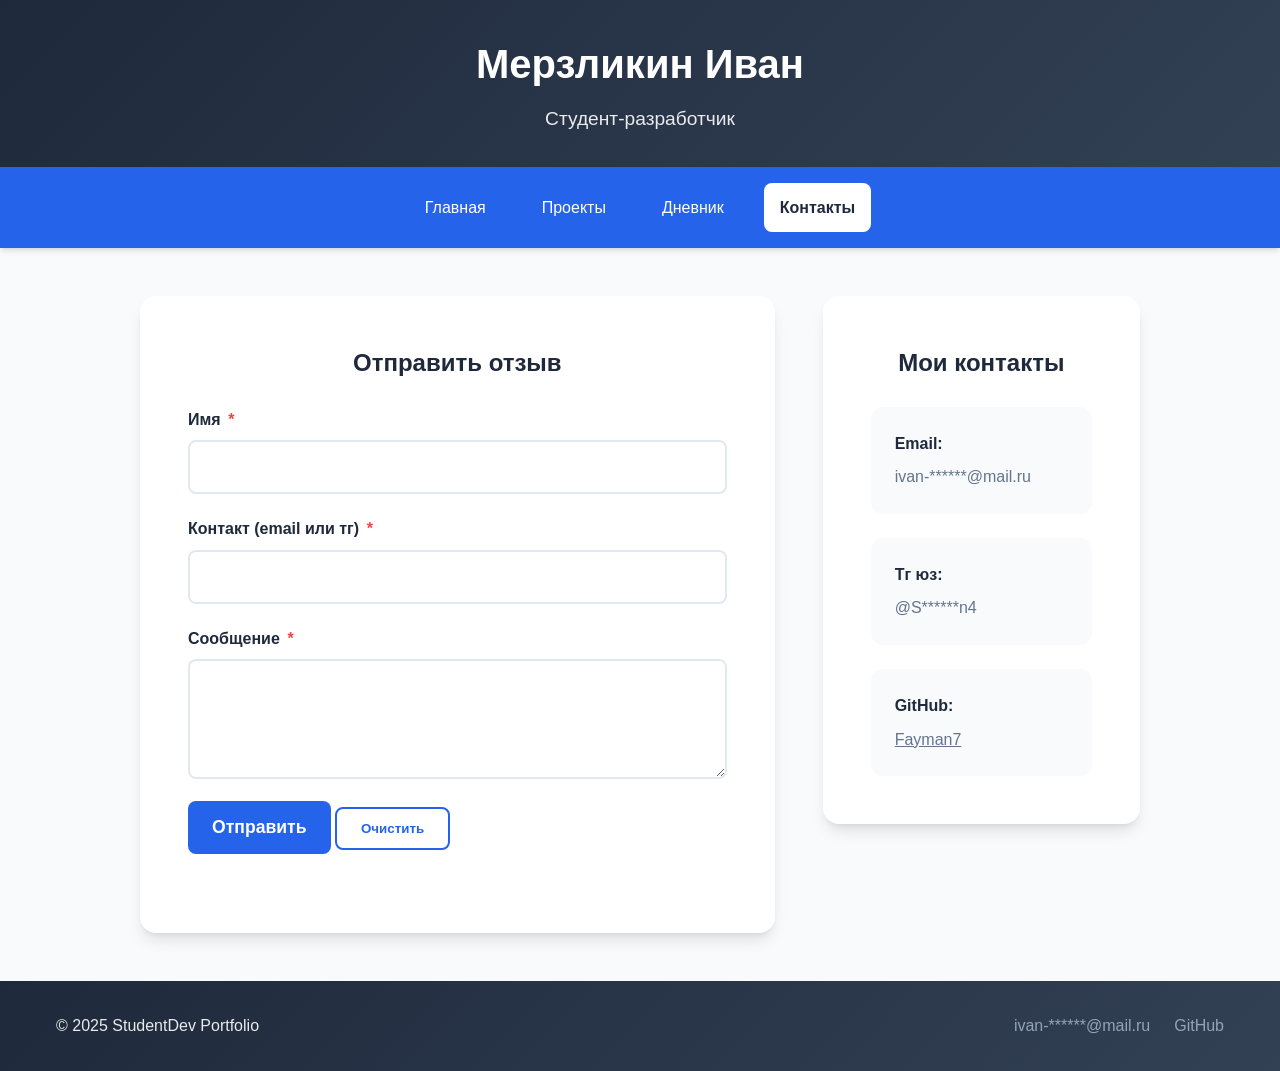
==== pages/contacts.html @ 84746c80 "feat: 3kr" ====
<!DOCTYPE html>
<html lang="ru">
<head>
    <meta charset="UTF-8">
    <meta name="viewport" content="width=device-width, initial-scale=1.0">
    <meta name="description" content="Личный сайт студента-разработчика - контакты">
    <title>Проекты - StudentDev Portfolio</title>
    <link rel="stylesheet" href="../styles/styles.css">
</head>
<body>
    <div class="page">
        <!-- Header -->
        <header class="header">
            <div class="container">
                <div class="header__content">
                    <h1 class="header__title">Мерзликин Иван</h1>
                    <p class="header__subtitle">Студент-разработчик</p>
                </div>
            </div>
        </header>

        <!-- Navigation -->
        <nav class="nav" aria-label="Основная навигация">
            <div class="container">
                <ul class="nav__list">
                    <li class="nav__item">
                        <a href="../index.html" class="nav__link">Главная</a>
                    </li>
                    <li class="nav__item">
                        <a href="projects.html" class="nav__link">Проекты</a>
                    </li>
                    <li class="nav__item">
                        <a href="diary.html" class="nav__link">Дневник</a>
                    </li>
                    <li class="nav__item nav__item--active">
                        <a href="contacts.html" class="nav__link" aria-current="page">Контакты</a>
                    </li>
                </ul>
            </div>
        </nav>

        <!-- Main Content -->
        <main class="main">
            <div class="container">
                <div class="contacts__content">
                    <div class="contact-form" aria-labelledby="contactFormTitle">
                        <h2 id="contactFormTitle" class="contact-form__title">Отправить отзыв</h2>

                        <form id="contactForm" class="form" novalidate>
                            <fieldset>
                                <legend class="visually-hidden">Форма обратной связи</legend>

                                <div class="form-group">
                                    <label for="name" class="form-label">Имя <span aria-hidden="true" class="required-mark">*</span></label>
                                    <input id="name" name="name" type="text" class="form__input" required aria-required="true" aria-describedby="nameError">
                                    <span id="nameError" class="form-error" role="alert" aria-live="assertive"></span>
                                </div>

                                <div class="form-group">
                                    <label for="contact" class="form-label">Контакт (email или тг) <span aria-hidden="true" class="required-mark">*</span></label>
                                    <input id="contact" name="contact" type="text" class="form__input" required aria-required="true" aria-describedby="contactError">
                                    <span id="contactError" class="form-error" role="alert" aria-live="assertive"></span>
                                </div>

                                <div class="form-group">
                                    <label for="message" class="form-label">Сообщение <span aria-hidden="true" class="required-mark">*</span></label>
                                    <textarea id="message" name="message" class="form__textarea" required aria-required="true" aria-describedby="messageError"></textarea>
                                    <span id="messageError" class="form-error" role="alert" aria-live="assertive"></span>
                                </div>

                                <div class="form-actions">
                                    <button type="submit" class="button form__button button--primary">Отправить</button>
                                    <button type="button" id="contactReset" class="button button--outline">Очистить</button>
                                </div>
                            </fieldset>
                        </form>

                        <p id="formStatus" class="form-status" aria-live="polite"></p>
                    </div>
                    <div class="contact-info">
                        <h2 class="contact-info__title">Мои контакты</h2>
                        <div class="contact-info__items">
                            <div class="contact-item">
                                <div class="contact-item__content">
                                    <p class="contact-item__title">Email: <p class="contact-item__value">ivan-******@mail.ru</p></p>
                                </div>
                            </div>
                            <div class="contact-item">
                                <div class="contact-item__content">
                                    <p class="contact-item__title">Тг юз: <p class="contact-item__value">@S******n4</p></p>
                                </div>
                            </div>
                            <div class="contact-item">
                                <div class="contact-item__content">
                                    <p class="contact-item__title">GitHub: </p>
                                    <a href="https://github.com/Fayman7/Frontend-And-Backend-Development-KR2/tree/dev" class="contact-item__value">Fayman7</a>
                                </div>
                            </div>
                        </div>
                    </div>
                </div>
            </div>
        </main>

        <!-- Footer -->
        <footer class="footer">
            <div class="container">
                <div class="footer__content">
                    <p class="footer__copyright">&copy; 2025 StudentDev Portfolio</p>
                    <div class="footer__links">
                        <a href="mailto:student@edu.ru" class="footer__link">ivan-******@mail.ru</a>
                        <a href="https://github.com/Fayman7/Frontend-And-Backend-Development-KR2/tree/dev" class="footer__link">GitHub</a>
                    </div>
                </div>
            </div>
        </footer>
    </div>
    <script>
        (function(){
        const form = document.getElementById('contactForm');
        const status = document.getElementById('formStatus');
        const resetBtn = document.getElementById('contactReset');

        function setError(input, message) {
            const err = document.getElementById(input.getAttribute('aria-describedby'));
            input.setAttribute('aria-invalid', 'true');
            if (err) err.textContent = message;
        }
        function clearError(input) {
            const err = document.getElementById(input.getAttribute('aria-describedby'));
            input.removeAttribute('aria-invalid');
            if (err) err.textContent = '';
        }

        function validate() {
            const name = form.elements['name'];
            const contact = form.elements['contact'];
            const message = form.elements['message'];
            let valid = true;
            // очистка
            [name, contact, message].forEach(clearError);

            if (!name.value.trim()) { setError(name, 'Введите имя'); valid = false; }
            if (!contact.value.trim()) { setError(contact, 'Укажите контакт'); valid = false; }
            if (!message.value.trim()) { setError(message, 'Напишите сообщение'); valid = false; }

            return { valid, firstInvalid: valid ? null : [name, contact, message].find(i => i.hasAttribute('aria-invalid')) };
        }

        form.addEventListener('submit', function(e){
            e.preventDefault();
            const result = validate();
            if (!result.valid) {
            result.firstInvalid.focus();
            status.textContent = 'Пожалуйста, исправьте ошибки в форме.';
            return;
            }
            // Успешная отправка (здесь можно сделать fetch). Для демонстрации — показать сообщение и сбросить форму.
            status.textContent = 'Спасибо! Ваше сообщение отправлено.';
            form.reset();
            [ ...form.elements ].forEach(el => { if (el.getAttribute && el.getAttribute('aria-invalid')) el.removeAttribute('aria-invalid'); });
        });

        resetBtn.addEventListener('click', () => {
            form.reset();
            status.textContent = '';
            [ ...form.elements ].forEach(el => { if (el.getAttribute && el.getAttribute('aria-invalid')) el.removeAttribute('aria-invalid'); const err = document.getElementById(el.getAttribute && el.getAttribute('aria-describedby')); if (err) err.textContent = ''; });
        });
        })();
    </script>
</body>
</html>
---- styles/styles.css ----
/* CSS Variables */
:root {
    /* Colors */
    --primary-color: #2563eb;
    --primary-dark: #1d4ed8;
    --primary-light: #3b82f6;
    --secondary-color: #64748b;
    --accent-color: #f59e0b;
    --success-color: #10b981;
    --warning-color: #f59e0b;
    --error-color: #ef4444;
    
    /* Text Colors */
    --text-primary: #1e293b;
    --text-secondary: #64748b;
    --text-light: #94a3b8;
    --text-white: #ffffff;
    
    /* Background Colors */
    --bg-body: #f8fafc;
    --bg-card: #ffffff;
    --bg-header: #1e293b;
    --bg-footer: #1e293b;
    
    /* Gradients */
    --gradient-primary: linear-gradient(135deg, var(--primary-color), var(--primary-dark));
    --gradient-dark: linear-gradient(135deg, var(--bg-header), #334155);
    
    /* Shadows */
    --shadow-sm: 0 1px 2px 0 rgb(0 0 0 / 0.05);
    --shadow-md: 0 4px 6px -1px rgb(0 0 0 / 0.1), 0 2px 4px -2px rgb(0 0 0 / 0.1);
    --shadow-lg: 0 10px 15px -3px rgb(0 0 0 / 0.1), 0 4px 6px -4px rgb(0 0 0 / 0.1);
    
    /* Border Radius */
    --radius-sm: 0.375rem;
    --radius-md: 0.5rem;
    --radius-lg: 0.75rem;
    --radius-xl: 1rem;
    
    /* Spacing */
    --space-xs: 0.5rem;
    --space-sm: 0.75rem;
    --space-md: 1rem;
    --space-lg: 1.5rem;
    --space-xl: 2rem;
    --space-2xl: 3rem;
    
    /* Transitions */
    --transition: all 0.3s ease;
}

/* Reset and Base Styles */
* {
    margin: 0;
    padding: 0;
    box-sizing: border-box;
}

body {
    font-family: 'Inter', -apple-system, BlinkMacSystemFont, sans-serif;
    line-height: 1.6;
    color: var(--text-primary);
    background-color: var(--bg-body);
}

fieldset {
    border: none;
    padding: 0;
    margin: 0;
}

.container {
    max-width: 1200px;
    margin: 0 auto;
    padding: 0 var(--space-md);
}

.responsive-image {
    width: 100%;
    height: auto;
    display: block;
    border-radius: var(--radius-xl);
}

.header:focus,
.header:focus-visible,
.nav:focus,
.nav:focus-visible,
.main:focus,
.main:focus-visible,
.footer:focus,
.footer:focus-visible {
    outline: none;
    box-shadow: 0 0 0 4px rgba(37, 99, 235, 0.12);
    border-radius: var(--radius-md);
    transition: box-shadow 0.18s ease;
}

/* Page Layout */
.page {
    min-height: 100vh;
    display: flex;
    flex-direction: column;
}

/* Header */
.header {
    background: var(--gradient-dark);
    color: var(--text-white);
    padding: var(--space-xl) 0;
    text-align: center;
}

.header__content {
    max-width: 600px;
    margin: 0 auto;
}

.header__title {
    font-size: 2.5rem;
    font-weight: 700;
    margin-bottom: var(--space-xs);
}

.header__subtitle {
    font-size: 1.2rem;
    opacity: 0.9;
}

/* Navigation */
.nav {
    background: var(--primary-color);
    position: sticky;
    top: 0;
    z-index: 100;
    box-shadow: var(--shadow-md);
}

.nav__list {
    list-style: none;
    display: flex;
    justify-content: center;
    gap: var(--space-lg);
    padding: var(--space-md) 0;
}

.nav__item {
    margin: 0;
}

.nav__link {
    display: block;
    padding: var(--space-sm) var(--space-md);
    color: var(--text-white);
    text-decoration: none;
    border-radius: var(--radius-md);
    transition: var(--transition);
    font-weight: 500;
}

.nav__link:hover {
    background: rgba(255, 255, 255, 0.1);
    transform: translateY(-1px);
}

.nav-link:focus {
      outline: none;
      border-color: #0066cc;
      background: #e6f3ff;
}

.nav__item--active .nav__link {
    background: var(--bg-card);
    color: var(--text-primary);
    font-weight: 600;
}

/* Main Content */
.main {
    flex: 1;
    padding: var(--space-2xl) 0;
}

/* Section Title */
.section-title {
    font-size: 2rem;
    font-weight: 700;
    color: var(--text-primary);
    text-align: center;
    margin-bottom: var(--space-2xl);
}

/* Hero Section */
.hero {
    margin-bottom: var(--space-2xl);
}

.hero__content {
    display: grid;
    grid-template-columns: 1fr 2fr;
    gap: var(--space-2xl);
    align-items: center;
    background: var(--bg-card);
    padding: var(--space-2xl);
    border-radius: var(--radius-xl);
    box-shadow: var(--shadow-lg);
}

.hero__photo {
    width: 200px;
    height: 200px;
    border-radius: 50%;
    object-fit: cover;
    border: 4px solid var(--primary-color);
    box-shadow: var(--shadow-lg);
}

.hero__greeting {
    font-size: 1.8rem;
    font-weight: 600;
    color: var(--text-primary);
    margin-bottom: var(--space-md);
}

.hero__description {
    font-size: 1.1rem;
    color: var(--text-secondary);
    line-height: 1.7;
    margin-bottom: var(--space-lg);
}

.hero__button {
    font-size: 1.1rem;
    padding: var(--space-md) var(--space-lg);
}

/* Skills Section */
.skills {
    margin-bottom: var(--space-2xl);
}

.skills__grid {
    display: grid;
    gap: var(--space-lg);
    max-width: 600px;
    margin: 0 auto;
}

.skill {
    background: var(--bg-card);
    padding: var(--space-lg);
    border-radius: var(--radius-lg);
    box-shadow: var(--shadow-md);
}

.skill__header {
    display: flex;
    justify-content: space-between;
    align-items: center;
    margin-bottom: var(--space-sm);
}

.skill__name {
    font-weight: 600;
    color: var(--text-primary);
}

.skill__percent {
    font-weight: 600;
    color: var(--primary-color);
}

.skill__progress {
    height: 8px;
    background: #e2e8f0;
    border-radius: var(--radius-sm);
    overflow: hidden;
}

.skill__progress-bar {
    height: 100%;
    background: var(--primary-color);
    border-radius: var(--radius-sm);
    transition: width 1s ease-in-out;
}

/* Projects Preview */
.projects-preview {
    margin-bottom: var(--space-2xl);
}

.projects-preview__grid {
    display: grid;
    grid-template-columns: repeat(auto-fit, minmax(300px, 1fr));
    gap: var(--space-lg);
}

/* Project Card */
.project-card {
    background: var(--bg-card);
    border-radius: var(--radius-lg);
    overflow: hidden;
    box-shadow: var(--shadow-md);
}

.project-card:hover {
    transform: translateY(-4px);
    transition: var(--transition);
    box-shadow: var(--shadow-lg);
}

.project-card__image, image {
    height: 200px;
    overflow: hidden;
}

.project-card__image img, image {
    width: 100%;
    height: 100%;
    object-fit: cover;
    transition: var(--transition);
}

.project-card:hover .project-card__image img {
    transform: scale(1.05);
}

.project-card__content {
    padding: var(--space-lg);
}

.project-card__title {
    font-size: 1.3rem;
    font-weight: 600;
    color: var(--text-primary);
    margin-bottom: var(--space-sm);
}

.project-card__description {
    color: var(--text-secondary);
    line-height: 1.6;
    margin-bottom: var(--space-md);
}

.project-card__tags {
    display: flex;
    flex-wrap: wrap;
    gap: var(--space-xs);
    margin-bottom: var(--space-md);
}

.project-card__button {
    width: 100%;
}

/* Tag Component */
.tag {
    display: inline-block;
    padding: var(--space-xs) var(--space-sm);
    background: var(--primary-light);
    color: var(--text-white);
    border-radius: var(--radius-sm);
    font-size: 0.8rem;
    font-weight: 500;
}

/* Button Component */
.button {
    display: inline-block;
    padding: var(--space-sm) var(--space-lg);
    border: none;
    border-radius: var(--radius-md);
    font-weight: 600;
    text-decoration: none;
    text-align: center;
    cursor: pointer;
    transition: var(--transition);
    font-family: inherit;
}

.button--primary {
    background: var(--primary-color);
    color: var(--text-white);
}

.button--primary:hover {
    background: var(--primary-dark);
    transform: translateY(-2px);
}

.button--outline {
    background: transparent;
    color: var(--primary-color);
    border: 2px solid var(--primary-color);
}

.button--outline:hover {
    background: var(--primary-color);
    color: var(--text-white);
    transform: translateY(-2px);
}

/* Projects Page Specific Styles */
.projects__header {
    display: flex;
    justify-content: space-between;
    align-items: center;
    margin-bottom: var(--space-2xl);
    flex-wrap: wrap;
    gap: var(--space-md);
}

.projects__filters {
    display: flex;
    gap: 8px;
    flex-wrap: wrap;
    margin-bottom: 16px;
}

.filter {
    padding: 8px 12px;
    background: rgba(255,255,255,0.06);
    border: 1px solid rgba(255,255,255,0.06);
    color: inherit;
    border-radius: 8px;
    cursor: pointer;
    transition: background 0.18s ease, transform 0.12s ease;
}

.filter:hover { transform: translateY(-2px); }

.filter[aria-pressed="true"], .filter.active {
    background: var(--primary-light);
    color: var(--text-white);
}

/* Сетка проектов и скрытие */
.projects-grid {
    display: grid;
    grid-template-columns: repeat(2, minmax(260px, 1fr));
    gap: 18px;
}

.project-card {
    background: var(--color-duo-main, #fff);
    border-radius: 12px;
    overflow: hidden;
    box-shadow: var(--shadow-lg, 0 6px 20px rgba(0,0,0,0.08));
    display: flex;
    flex-direction: column;
    transition: var(--transition);
}

.project-card__content { padding: 12px; }

.project-card__tags { margin-top: 8px; display:flex; gap:6px; flex-wrap:wrap; }

.tag { padding:4px 8px; border-radius:6px; font-size:12px; }

/* скрытие карточки */
.project-card.is-hidden { display: none !important; }

/* Diary Page Specific Styles */
.timeline {
    max-width: 800px;
    margin: 0 auto var(--space-2xl);
}

.timeline__item {
    display: grid;
    grid-template-columns: 150px 1fr;
    gap: var(--space-lg);
    padding: var(--space-lg);
    background: var(--bg-card);
    border-radius: var(--radius-lg);
    margin-bottom: var(--space-md);
    box-shadow: var(--shadow-md);
    position: relative;
}

.timeline__item::before {
    content: '';
    position: absolute;
    left: 170px;
    top: 0;
    bottom: 0;
    width: 2px;
    background: #e2e8f0;
}

.timeline__date {
    font-weight: 600;
    color: var(--text-primary);
}

.timeline__content {
    position: relative;
}

.timeline__title {
    font-size: 1.2rem;
    font-weight: 600;
    color: var(--text-primary);
    margin-bottom: var(--space-xs);
}

.timeline__description {
    color: var(--text-secondary);
    line-height: 1.6;
    margin-bottom: var(--space-sm);
}

.timeline__status {
    display: inline-block;
    padding: var(--space-xs) var(--space-sm);
    border-radius: var(--radius-sm);
    font-size: 0.8rem;
    font-weight: 600;
}

.timeline__status--completed {
    background: var(--success-color);
    color: white;
}

.timeline__status--in-progress {
    background: var(--warning-color);
    color: white;
}

.timeline__status--planned {
    background: var(--secondary-color);
    color: white;
}

/* Courses Section */
.courses {
    margin-bottom: var(--space-2xl);
}

.courses__title {
    font-size: 1.5rem;
    font-weight: 600;
    color: var(--text-primary);
    margin-bottom: var(--space-lg);
    text-align: center;
}

.courses__grid {
    display: grid;
    gap: var(--space-lg);
    max-width: 600px;
    margin: 0 auto;
}

.course {
    background: var(--bg-card);
    padding: var(--space-lg);
    border-radius: var(--radius-lg);
    box-shadow: var(--shadow-md);
}

.course__header {
    display: flex;
    justify-content: space-between;
    align-items: center;
    margin-bottom: var(--space-sm);
}

.course__name {
    font-weight: 600;
    color: var(--text-primary);
}

.course__percent {
    font-weight: 600;
    color: var(--primary-color);
}

.course__progress {
    height: 8px;
    background: #e2e8f0;
    border-radius: var(--radius-sm);
    overflow: hidden;
}

.course__progress-bar {
    height: 100%;
    background: var(--primary-color);
    border-radius: var(--radius-sm);
    transition: width 1s ease-in-out;
}

/* Add Entry Form */
.add-entry {
    background: var(--bg-card);
    padding: var(--space-2xl);
    border-radius: var(--radius-xl);
    box-shadow: var(--shadow-lg);
    max-width: 600px;
    margin: 0 auto;
}

.add-entry__title {
    font-size: 1.5rem;
    font-weight: 600;
    color: var(--text-primary);
    margin-bottom: var(--space-lg);
    text-align: center;
}

.add-entry__form {
    display: grid;
    gap: var(--space-lg);
}

.form-group {
    display: flex;
    flex-direction: column;
}

.form-label {
    font-weight: 600;
    color: var(--text-primary);
    margin-bottom: var(--space-xs);
}

.form-input,
.form-textarea {
    padding: var(--space-md);
    border: 2px solid #e2e8f0;
    border-radius: var(--radius-md);
    font-family: inherit;
    font-size: 1rem;
    transition: var(--transition);
}

.form-input:focus,
.form-textarea:focus {
    outline: none;
    border-color: var(--primary-color);
    box-shadow: 0 0 0 3px rgba(37, 99, 235, 0.1);
}

.form-textarea {
    resize: vertical;
    min-height: 100px;
}

/* Contacts Page Specific Styles */
.contacts__content {
    display: grid;
    grid-template-columns: 2fr 1fr;
    gap: var(--space-2xl);
    max-width: 1000px;
    margin: 0 auto;
}

.contact-form {
    background: var(--bg-card);
    padding: var(--space-2xl);
    border-radius: var(--radius-xl);
    box-shadow: var(--shadow-lg);
}

.form {
    display: grid;
    gap: var(--space-lg);
}

.form__group {
    display: flex;
    flex-direction: column;
}

.form__label {
    font-weight: 600;
    color: var(--text-primary);
    margin-bottom: var(--space-xs);
}

.form__input,
.form__textarea {
    padding: var(--space-md);
    border: 2px solid #e2e8f0;
    border-radius: var(--radius-md);
    font-family: inherit;
    font-size: 1rem;
    transition: var(--transition);
}

.form__input:focus,
.form__textarea:focus {
    outline: none;
    border-color: var(--primary-color);
    box-shadow: 0 0 0 3px rgba(37, 99, 235, 0.1);
}

.form__textarea {
    resize: vertical;
    min-height: 120px;
}

.form__button {
    font-size: 1.1rem;
    padding: var(--space-md) var(--space-lg);
}

.contact-info {
    background: var(--bg-card);
    padding: var(--space-2xl);
    border-radius: var(--radius-xl);
    box-shadow: var(--shadow-lg);
    height: fit-content;
}

.contact-info__title,
.contact-form__title {
    font-size: 1.5rem;
    font-weight: 600;
    color: var(--text-primary);
    margin-bottom: var(--space-lg);
    text-align: center;
}

.contact-info__items {
    display: grid;
    gap: var(--space-lg);
}

.contact-item {
    display: flex;
    align-items: flex-start;
    gap: var(--space-md);
    padding: var(--space-lg);
    background: #f8fafc;
    border-radius: var(--radius-lg);
    transition: var(--transition);
}

.contact-item:hover {
    transform: translateY(-2px);
    box-shadow: var(--shadow-md);
}

.contact-item__icon {
    font-size: 1.5rem;
    flex-shrink: 0;
}

.contact-item__content {
    flex: 1;
}

.contact-item__title {
    font-weight: 600;
    color: var(--text-primary);
    margin-bottom: var(--space-xs);
}

.contact-item__value {
    color: var(--text-secondary);
}

/* Визуальные индикаторы обязательных полей */
.required-mark { color: var(--error-color); margin-left: 0.2rem; }

/* Сообщение об ошибке */
.form-error {
    color: var(--error-color);
    font-size: 0.9rem;
    min-height: 1.1em;
    display: block;
    margin-top: 6px;
}

/* Поле с ошибкой */
.form__input[aria-invalid="true"],
.form__textarea[aria-invalid="true"] {
    border-color: var(--error-color);
    box-shadow: 0 0 0 3px rgba(239, 68, 68, 0.12);
}

/* Статус формы (live region) */
.form-status {
    margin-top: 12px;
    font-weight: 600;
    min-height: 1.2em;
}

/* Скрытый текст для вспомогательной семантики */
.visually-hidden {
    position: absolute !important;
    height: 1px; width: 1px;
    overflow: hidden;
    clip: rect(1px, 1px, 1px, 1px);
    white-space: nowrap;
}

/* Footer */
.footer {
    background: var(--gradient-dark);
    color: var(--text-white);
    padding: var(--space-xl) 0;
    margin-top: auto;
}

.footer__content {
    display: flex;
    justify-content: space-between;
    align-items: center;
    flex-wrap: wrap;
    gap: var(--space-md);
}

.footer__copyright {
    margin: 0;
    opacity: 0.9;
}

.footer__links {
    display: flex;
    gap: var(--space-lg);
}

.footer__link {
    color: var(--text-light);
    text-decoration: none;
    transition: var(--transition);
}

.footer__link:hover {
    color: var(--text-white);
}

/* Responsive Design */
@media (max-width: 768px) {
    .container {
        padding: 0 var(--space-sm);
    }
    
    .header__title {
        font-size: 2rem;
    }
    
    .nav__list {
        flex-direction: column;
        gap: var(--space-xs);
        align-items: center;
    }
    
    .hero__content {
        grid-template-columns: 1fr;
        text-align: center;
        gap: var(--space-lg);
    }
    
    .hero__photo {
        width: 150px;
        height: 150px;
    }
    
    .projects__header {
        flex-direction: column;
        align-items: stretch;
    }
    
    .projects__filters {
        justify-content: center;
    }
    
    .projects__grid,
    .projects-preview__grid {
        grid-template-columns: 1fr;
    }
    
    .timeline__item {
        grid-template-columns: 1fr;
        gap: var(--space-md);
    }
    
    .timeline__item::before {
        display: none;
    }
    
    .contacts__content {
        grid-template-columns: 1fr;
    }
    
    .footer__content {
        flex-direction: column;
        text-align: center;
    }
    
    .footer__links {
        justify-content: center;
    }
}

@media (max-width: 480px) {
    :root {
        --space-xl: 1.5rem;
        --space-2xl: 2rem;
    }
    
    .section-title {
        font-size: 1.5rem;
    }
    
    .hero__greeting {
        font-size: 1.5rem;
    }
    
    .button {
        width: 100%;
    }
}
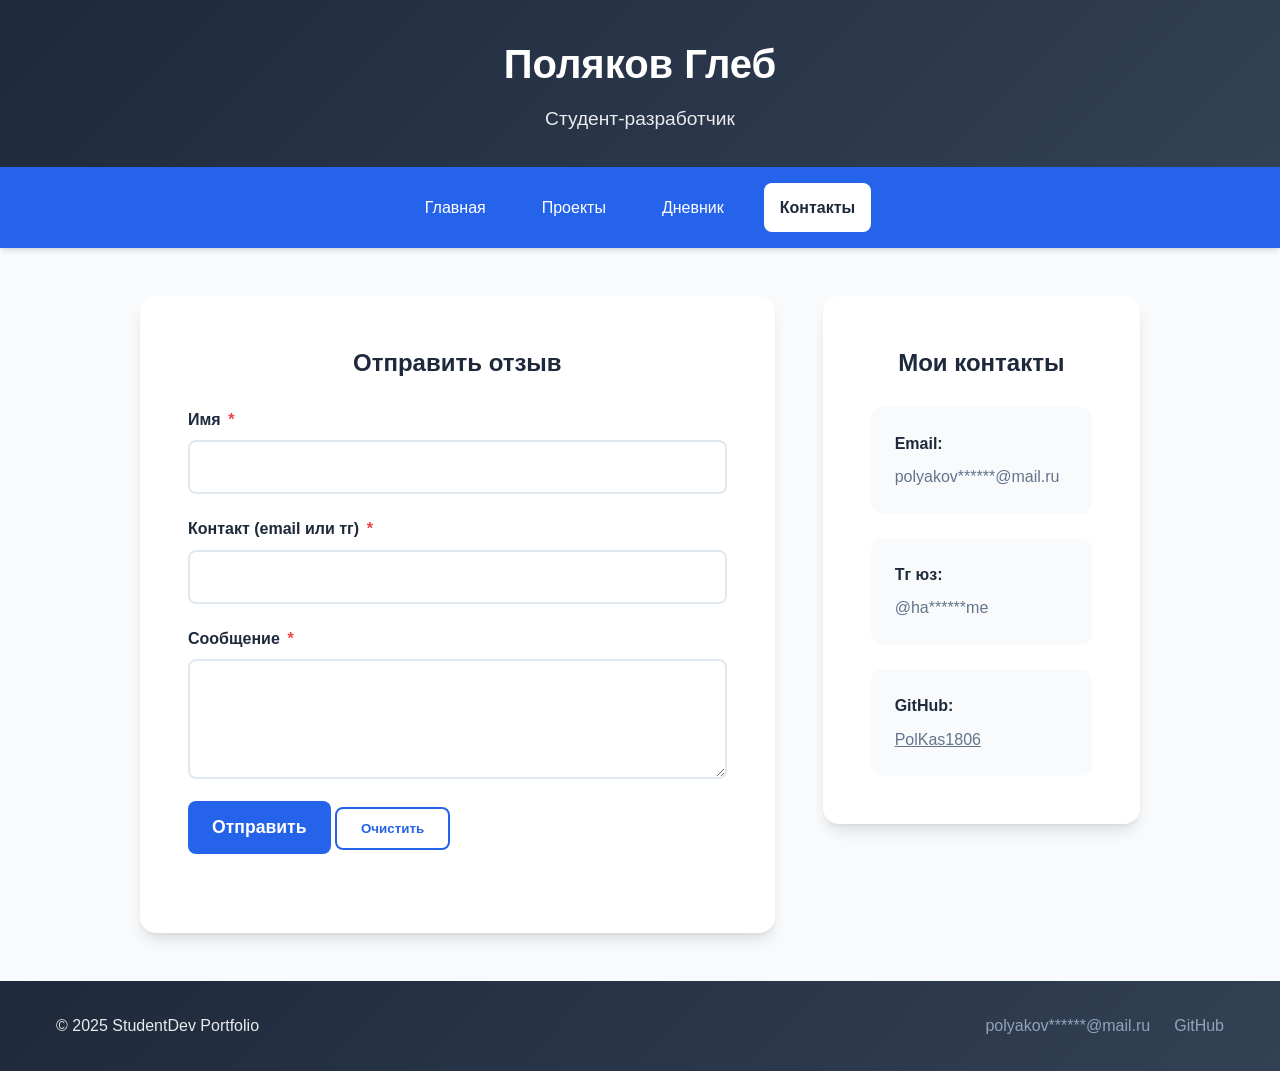
==== commit 8412c0cb: "feat: kr3 update" ====
--- a/pages/contacts.html
+++ b/pages/contacts.html
@@ -13,7 +13,7 @@
         <header class="header">
             <div class="container">
                 <div class="header__content">
-                    <h1 class="header__title">Мерзликин Иван</h1>
+                    <h1 class="header__title">Поляков Глеб</h1>
                     <p class="header__subtitle">Студент-разработчик</p>
                 </div>
             </div>
@@ -82,18 +82,18 @@
                         <div class="contact-info__items">
                             <div class="contact-item">
                                 <div class="contact-item__content">
-                                    <p class="contact-item__title">Email: <p class="contact-item__value">ivan-******@mail.ru</p></p>
+                                    <p class="contact-item__title">Email: <p class="contact-item__value">polyakov******@mail.ru</p></p>
                                 </div>
                             </div>
                             <div class="contact-item">
                                 <div class="contact-item__content">
-                                    <p class="contact-item__title">Тг юз: <p class="contact-item__value">@S******n4</p></p>
+                                    <p class="contact-item__title">Тг юз: <p class="contact-item__value">@ha******me</p></p>
                                 </div>
                             </div>
                             <div class="contact-item">
                                 <div class="contact-item__content">
                                     <p class="contact-item__title">GitHub: </p>
-                                    <a href="https://github.com/Fayman7/Frontend-And-Backend-Development-KR2/tree/dev" class="contact-item__value">Fayman7</a>
+                                    <a href="https://github.com/PolKas1806/frontend-backend-KR3/tree/dev" class="contact-item__value">PolKas1806</a>
                                 </div>
                             </div>
                         </div>
@@ -108,8 +108,8 @@
                 <div class="footer__content">
                     <p class="footer__copyright">&copy; 2025 StudentDev Portfolio</p>
                     <div class="footer__links">
-                        <a href="mailto:student@edu.ru" class="footer__link">ivan-******@mail.ru</a>
-                        <a href="https://github.com/Fayman7/Frontend-And-Backend-Development-KR2/tree/dev" class="footer__link">GitHub</a>
+                        <a href="mailto:student@edu.ru" class="footer__link">polyakov******@mail.ru</a>
+                        <a href="https://github.com/PolKas1806/frontend-backend-KR3/tree/dev" class="footer__link">GitHub</a>
                     </div>
                 </div>
             </div>
